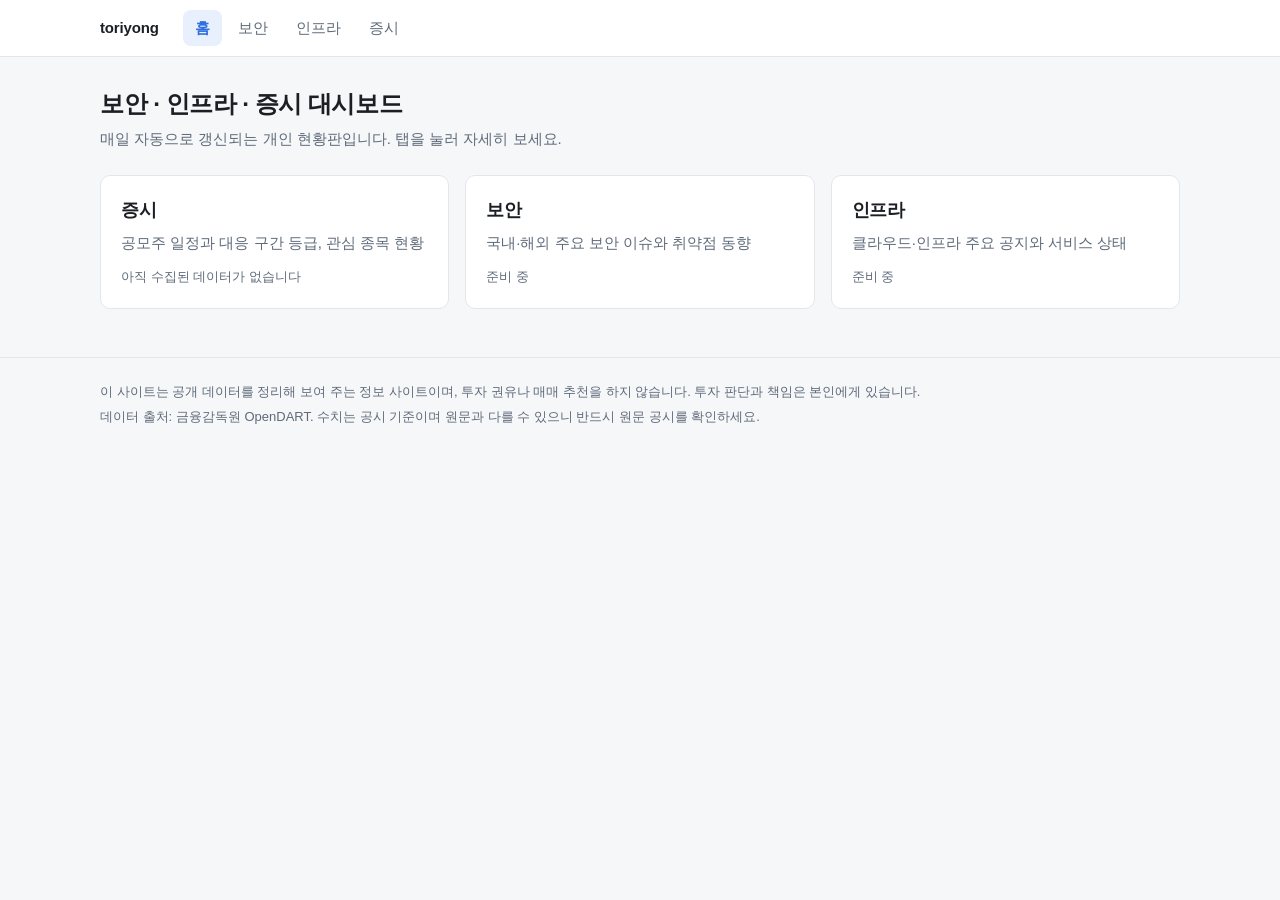
==== site/index.html @ 4bc21c87 "허브 + 보안·인프라·증시 탭 뼈대, 공모주 수집·등급 산정, 자동 배포 워크플로 Co-Authored-By: Claude Opus 5.5 <noreply@anthropic.com" ====
<!DOCTYPE html>
<html lang="ko">
<head>
  <meta charset="utf-8">
  <meta name="viewport" content="width=device-width, initial-scale=1">
  <meta name="robots" content="noindex, nofollow">
  <meta http-equiv="Content-Security-Policy" content="default-src 'self'; script-src 'self'; style-src 'self'; img-src 'self' data:; connect-src 'self'; base-uri 'none'; form-action 'none'; object-src 'none'">
  <meta name="referrer" content="strict-origin-when-cross-origin">
  <title>toriyong · 보안 · 인프라 · 증시 대시보드</title>
  <link rel="stylesheet" href="assets/style.css">
</head>
<body data-root="./" data-tab="home">
  <main>
    <div class="wrap">
      <h1>보안 · 인프라 · 증시 대시보드</h1>
      <p class="lead">매일 자동으로 갱신되는 개인 현황판입니다. 탭을 눌러 자세히 보세요.</p>

      <div class="cards">
        <a class="card" href="market/">
          <h2>증시</h2>
          <p>공모주 일정과 대응 구간 등급, 관심 종목 현황</p>
          <div class="stat" id="market-stat">데이터 불러오는 중…</div>
        </a>
        <a class="card" href="security/">
          <h2>보안</h2>
          <p>국내·해외 주요 보안 이슈와 취약점 동향</p>
          <div class="stat">준비 중</div>
        </a>
        <a class="card" href="infra/">
          <h2>인프라</h2>
          <p>클라우드·인프라 주요 공지와 서비스 상태</p>
          <div class="stat">준비 중</div>
        </a>
      </div>
    </div>
  </main>
  <script src="assets/common.js"></script>
  <script src="assets/hub.js"></script>
</body>
</html>
---- site/assets/style.css ----
/* toriyong.github.io — 공통 스타일 (외부 폰트·CDN 없음) */
:root {
  --bg: #f6f7f9;
  --panel: #ffffff;
  --line: #e3e6eb;
  --text: #1b1f24;
  --muted: #5f6b7a;
  --accent: #2f6fde;
  --accent-soft: #e8f0fd;
  --good: #1a7f4b;
  --good-soft: #e3f4ea;
  --warn: #9a6200;
  --warn-soft: #fdf1dc;
  --bad: #c0392b;
  --bad-soft: #fbe6e3;
  --neutral-soft: #eef0f3;
  --radius: 10px;
  --font: -apple-system, BlinkMacSystemFont, "Segoe UI", "Apple SD Gothic Neo", "Malgun Gothic", "Noto Sans KR", sans-serif;
}
@media (prefers-color-scheme: dark) {
  :root {
    --bg: #0f1216;
    --panel: #171b21;
    --line: #2a3039;
    --text: #e6e9ee;
    --muted: #9aa5b4;
    --accent: #6ea0ff;
    --accent-soft: #1b2a45;
    --good: #4cc38a;
    --good-soft: #15302a;
    --warn: #e5b04a;
    --warn-soft: #3a2e14;
    --bad: #ff7b6b;
    --bad-soft: #3d1d1a;
    --neutral-soft: #222830;
  }
}

* { box-sizing: border-box; }
html, body { margin: 0; }
body {
  background: var(--bg);
  color: var(--text);
  font: 15px/1.6 var(--font);
  -webkit-font-smoothing: antialiased;
}
a { color: var(--accent); text-decoration: none; }
a:hover { text-decoration: underline; }
.wrap { max-width: 1120px; margin: 0 auto; padding: 0 20px; }

/* 헤더 / 탭 */
.site-header { background: var(--panel); border-bottom: 1px solid var(--line); position: sticky; top: 0; z-index: 10; }
.site-header .wrap { display: flex; align-items: center; gap: 24px; height: 56px; }
.brand { font-weight: 700; color: var(--text); letter-spacing: -0.01em; }
.tabs { display: flex; gap: 4px; overflow-x: auto; }
.tabs a { padding: 6px 12px; border-radius: 8px; color: var(--muted); white-space: nowrap; }
.tabs a:hover { background: var(--neutral-soft); text-decoration: none; }
.tabs a.active { color: var(--accent); background: var(--accent-soft); font-weight: 600; }

main { padding: 28px 0 48px; }
h1 { font-size: 24px; margin: 0 0 4px; letter-spacing: -0.02em; }
h2 { font-size: 18px; margin: 0 0 12px; letter-spacing: -0.01em; }
.lead { color: var(--muted); margin: 0 0 24px; }

/* 패널 */
.panel { background: var(--panel); border: 1px solid var(--line); border-radius: var(--radius); padding: 20px; margin-bottom: 20px; }
.panel-head { display: flex; align-items: baseline; justify-content: space-between; gap: 12px; flex-wrap: wrap; margin-bottom: 12px; }
.panel-head h2 { margin: 0; }
.meta { color: var(--muted); font-size: 13px; }

/* 배너 */
.banner { border-radius: 8px; padding: 10px 14px; margin-bottom: 16px; font-size: 14px; }
.banner.warn { background: var(--warn-soft); color: var(--warn); }
.banner.info { background: var(--accent-soft); color: var(--accent); }
.hidden { display: none !important; }

/* 허브 카드 */
.cards { display: grid; grid-template-columns: repeat(auto-fit, minmax(260px, 1fr)); gap: 16px; }
.card { display: block; background: var(--panel); border: 1px solid var(--line); border-radius: var(--radius); padding: 20px; color: var(--text); transition: border-color .15s; }
.card:hover { border-color: var(--accent); text-decoration: none; }
.card h2 { margin-bottom: 6px; }
.card p { color: var(--muted); margin: 0 0 12px; }
.card .stat { font-size: 13px; color: var(--muted); }
.card .stat strong { color: var(--text); }

/* 요약 칩 */
.chips { display: flex; flex-wrap: wrap; gap: 8px; }
.chip { display: inline-flex; align-items: center; gap: 6px; padding: 4px 10px; border-radius: 999px; background: var(--neutral-soft); font-size: 13px; }
.chip strong { font-weight: 700; }

/* 등급 배지 */
.badge { display: inline-block; padding: 1px 8px; border-radius: 6px; font-size: 12px; font-weight: 600; white-space: nowrap; }
.g-scalp { background: var(--good-soft); color: var(--good); }
.g-swing { background: var(--accent-soft); color: var(--accent); }
.g-watch { background: var(--neutral-soft); color: var(--muted); }
.g-pending { background: var(--warn-soft); color: var(--warn); }
.g-exclude { background: var(--bad-soft); color: var(--bad); }
.g-spac { background: var(--neutral-soft); color: var(--muted); }

/* 캘린더 */
.cal-nav { display: flex; align-items: center; gap: 8px; }
.cal-nav button { background: var(--panel); color: var(--text); border: 1px solid var(--line); border-radius: 8px; padding: 4px 10px; cursor: pointer; font: inherit; }
.cal-nav button:hover { border-color: var(--accent); }
.cal-title { font-weight: 700; min-width: 110px; text-align: center; }
.cal { display: grid; grid-template-columns: repeat(5, minmax(0, 1fr)); gap: 6px; }
.cal-dow { font-size: 12px; color: var(--muted); text-align: center; padding-bottom: 2px; }
.cal-day { min-width: 0; min-height: 92px; border: 1px solid var(--line); border-radius: 8px; padding: 6px; background: var(--bg); }
.cal-day.out { opacity: .4; }
.cal-day.today { border-color: var(--accent); box-shadow: inset 0 0 0 1px var(--accent); }
.cal-date { font-size: 12px; font-weight: 700; color: var(--muted); margin-bottom: 4px; }
.ev { display: block; font-size: 12px; line-height: 1.35; padding: 2px 6px; border-radius: 5px; margin-bottom: 3px; background: var(--panel); border: 1px solid var(--line); overflow: hidden; text-overflow: ellipsis; white-space: nowrap; }
.ev.sub { border-left: 3px solid var(--accent); }
.ev.list { border-left: 3px solid var(--good); }
.ev-kind { color: var(--muted); margin-right: 3px; }

/* 테이블 */
.filters { display: flex; gap: 6px; flex-wrap: wrap; }
.filters button { background: var(--panel); color: var(--muted); border: 1px solid var(--line); border-radius: 999px; padding: 3px 12px; cursor: pointer; font: inherit; font-size: 13px; }
.filters button.on { color: var(--accent); border-color: var(--accent); background: var(--accent-soft); }
.table-wrap { overflow-x: auto; }
table { width: 100%; border-collapse: collapse; font-size: 14px; }
th, td { padding: 9px 10px; border-bottom: 1px solid var(--line); text-align: left; vertical-align: top; white-space: nowrap; }
th { font-size: 12px; color: var(--muted); font-weight: 600; }
td.num, th.num { text-align: right; font-variant-numeric: tabular-nums; }
td.name strong { display: block; }
td .sub-line { display: block; font-size: 12px; color: var(--muted); }
details.reasons summary { cursor: pointer; list-style: none; }
details.reasons summary::-webkit-details-marker { display: none; }
details.reasons ul { margin: 6px 0 0; padding-left: 16px; font-size: 12px; color: var(--muted); white-space: normal; min-width: 220px; }
.empty { color: var(--muted); text-align: center; padding: 28px 0; }

/* 범례 */
.legend { display: grid; gap: 8px; margin: 0; padding: 0; list-style: none; }
.legend li { display: flex; gap: 10px; align-items: baseline; font-size: 14px; }
.legend .badge { min-width: 64px; text-align: center; }

/* 준비 중 */
.soon { text-align: center; padding: 48px 20px; }
.soon ul { display: inline-block; text-align: left; color: var(--muted); }

/* 푸터 */
.site-footer { border-top: 1px solid var(--line); padding: 20px 0 32px; color: var(--muted); font-size: 13px; }
.site-footer p { margin: 4px 0; }

@media (max-width: 720px) {
  .site-header .wrap { gap: 12px; }
  .brand { display: none; }
  .cal { gap: 3px; }
  .cal-day { min-height: 64px; padding: 4px; }
  .ev { font-size: 11px; padding: 1px 4px; }
}
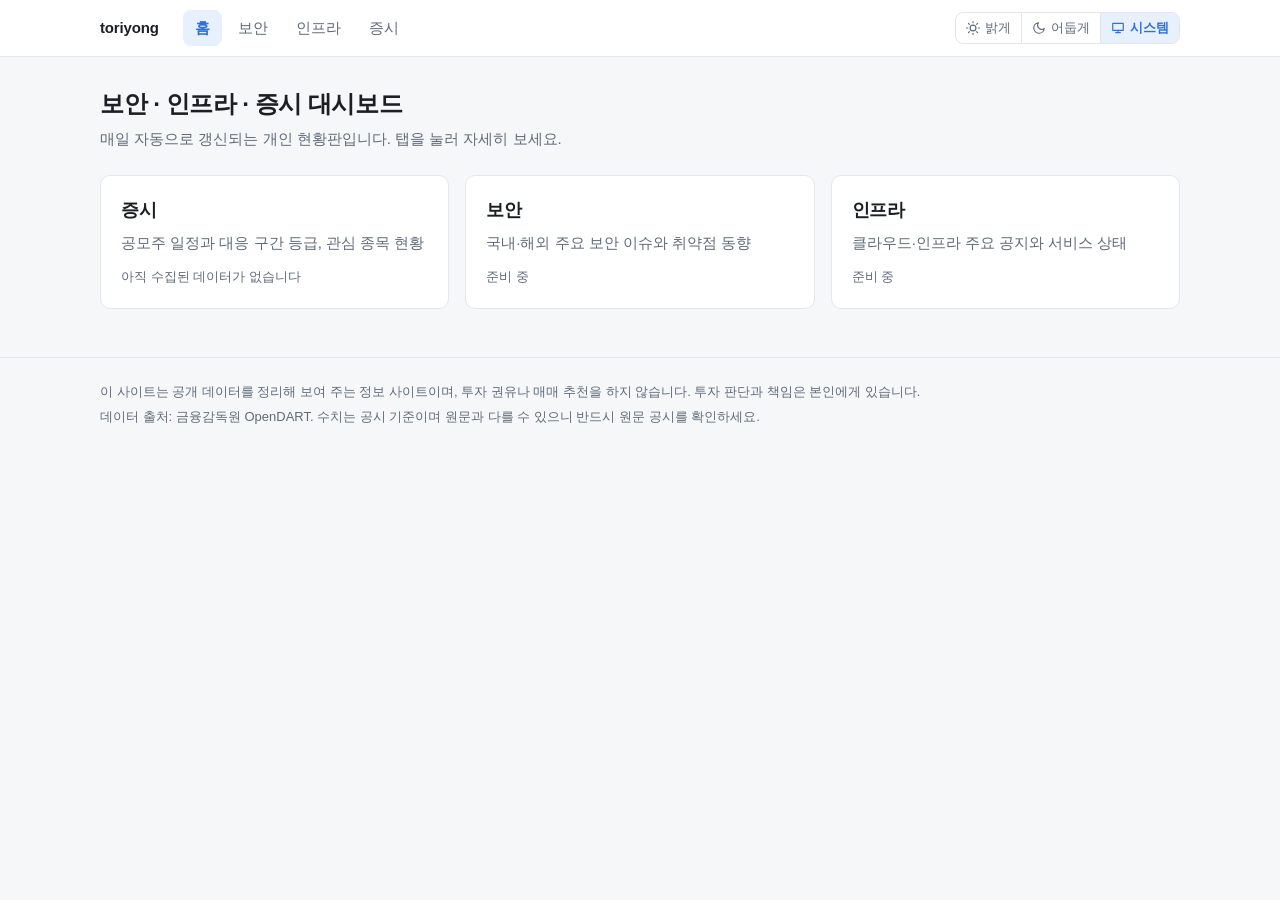
==== commit 0cd92243: "테마 전환 버튼 추가 (밝게/어둡게/시스템) - 헤더 오른쪽에 3단 전환 버튼, 선택값은 localStorage에 저장 - theme.js를 <head>에서 먼저 로드해 페이지 깜" ====
--- a/site/index.html
+++ b/site/index.html
@@ -7,6 +7,7 @@
   <meta http-equiv="Content-Security-Policy" content="default-src 'self'; script-src 'self'; style-src 'self'; img-src 'self' data:; connect-src 'self'; base-uri 'none'; form-action 'none'; object-src 'none'">
   <meta name="referrer" content="strict-origin-when-cross-origin">
   <title>toriyong · 보안 · 인프라 · 증시 대시보드</title>
+  <script src="assets/theme.js"></script>
   <link rel="stylesheet" href="assets/style.css">
 </head>
 <body data-root="./" data-tab="home">
--- a/site/assets/style.css
+++ b/site/assets/style.css
@@ -15,10 +15,11 @@
   --bad-soft: #fbe6e3;
   --neutral-soft: #eef0f3;
   --radius: 10px;
+  color-scheme: light;
   --font: -apple-system, BlinkMacSystemFont, "Segoe UI", "Apple SD Gothic Neo", "Malgun Gothic", "Noto Sans KR", sans-serif;
 }
-@media (prefers-color-scheme: dark) {
-  :root {
+/* 테마: data-theme = light | dark | system (theme.js가 <html>에 설정) */
+:root[data-theme="dark"] {
     --bg: #0f1216;
     --panel: #171b21;
     --line: #2a3039;
@@ -33,6 +34,25 @@
     --bad: #ff7b6b;
     --bad-soft: #3d1d1a;
     --neutral-soft: #222830;
+    color-scheme: dark;
+}
+@media (prefers-color-scheme: dark) {
+  :root[data-theme="system"], :root:not([data-theme]) {
+    --bg: #0f1216;
+    --panel: #171b21;
+    --line: #2a3039;
+    --text: #e6e9ee;
+    --muted: #9aa5b4;
+    --accent: #6ea0ff;
+    --accent-soft: #1b2a45;
+    --good: #4cc38a;
+    --good-soft: #15302a;
+    --warn: #e5b04a;
+    --warn-soft: #3a2e14;
+    --bad: #ff7b6b;
+    --bad-soft: #3d1d1a;
+    --neutral-soft: #222830;
+    color-scheme: dark;
   }
 }
 
@@ -149,3 +169,16 @@
   .cal-day { min-height: 64px; padding: 4px; }
   .ev { font-size: 11px; padding: 1px 4px; }
 }
+
+/* 테마 전환 버튼 */
+.theme-switch { margin-left: auto; display: inline-flex; border: 1px solid var(--line); border-radius: 8px; overflow: hidden; flex-shrink: 0; }
+.theme-switch button { display: inline-flex; align-items: center; background: transparent; color: var(--muted); border: 0; padding: 5px 10px; font: inherit; font-size: 13px; cursor: pointer; white-space: nowrap; }
+.theme-switch button + button { border-left: 1px solid var(--line); }
+.theme-switch button:hover { color: var(--text); background: var(--neutral-soft); }
+.theme-switch button[aria-pressed="true"] { color: var(--accent); background: var(--accent-soft); font-weight: 600; }
+.theme-switch .ico { margin-right: 5px; flex-shrink: 0; }
+@media (max-width: 720px) {
+  .theme-switch .lbl { display: none; }
+  .theme-switch .ico { margin-right: 0; }
+  .theme-switch button { padding: 6px 9px; }
+}
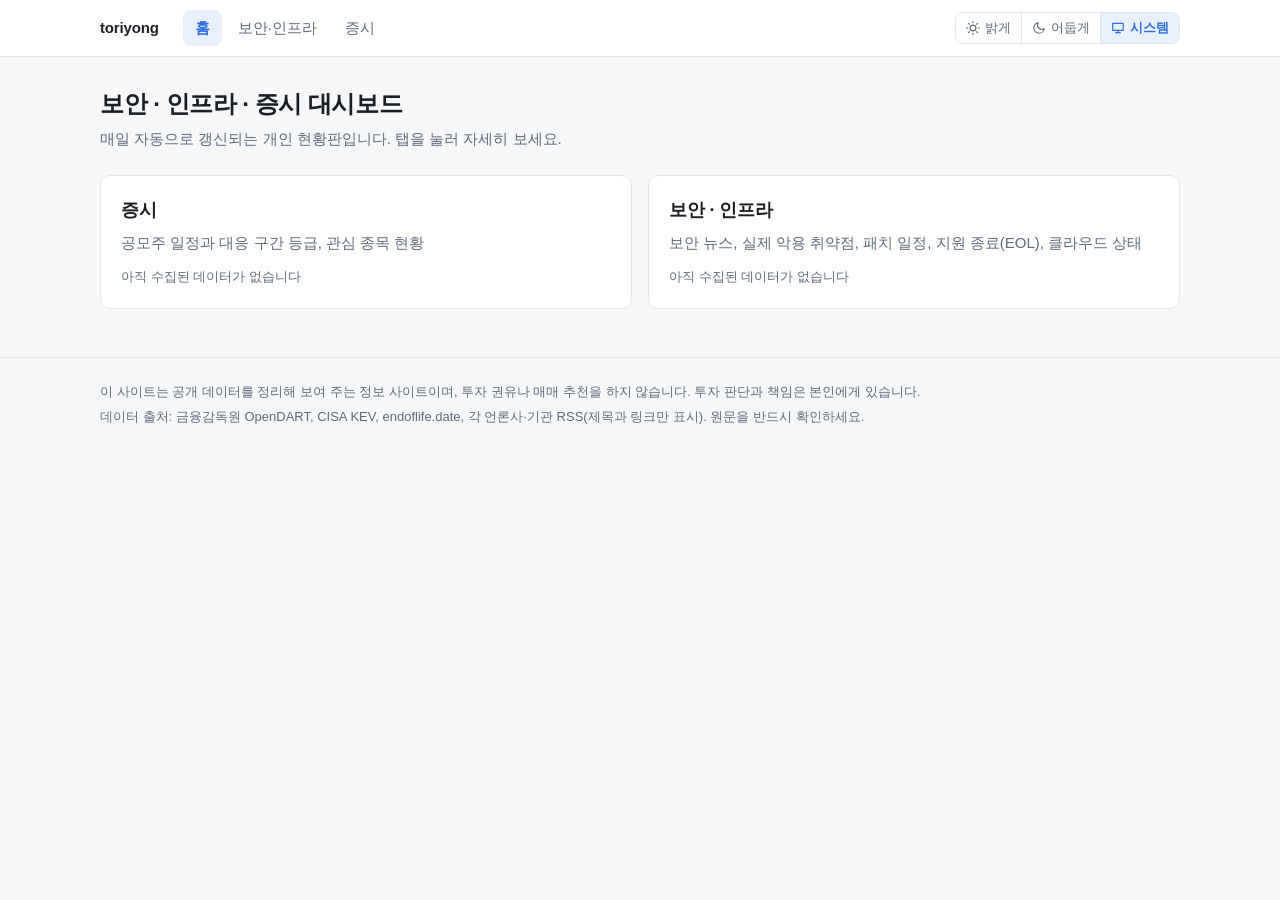
==== commit b7453352: "보안·인프라 통합 페이지 + 모바일 호환성 개선 - 보안·인프라 탭 통합(/infra/는 /security/#infra 로 이동) - 일일 보안 브리핑 기준(출처·카테고리·심각도)" ====
--- a/site/index.html
+++ b/site/index.html
@@ -23,14 +23,9 @@
           <div class="stat" id="market-stat">데이터 불러오는 중…</div>
         </a>
         <a class="card" href="security/">
-          <h2>보안</h2>
-          <p>국내·해외 주요 보안 이슈와 취약점 동향</p>
-          <div class="stat">준비 중</div>
-        </a>
-        <a class="card" href="infra/">
-          <h2>인프라</h2>
-          <p>클라우드·인프라 주요 공지와 서비스 상태</p>
-          <div class="stat">준비 중</div>
+          <h2>보안 · 인프라</h2>
+          <p>보안 뉴스, 실제 악용 취약점, 패치 일정, 지원 종료(EOL), 클라우드 상태</p>
+          <div class="stat" id="sec-stat">데이터 불러오는 중…</div>
         </a>
       </div>
     </div>
--- a/site/assets/style.css
+++ b/site/assets/style.css
@@ -182,3 +182,139 @@
   .theme-switch .ico { margin-right: 0; }
   .theme-switch button { padding: 6px 9px; }
 }
+
+/* ---------------- 보안·인프라 페이지 ---------------- */
+.stats { display: grid; grid-template-columns: repeat(4, minmax(0, 1fr)); gap: 12px; }
+.stat-tile { display: flex; flex-direction: column; gap: 2px; padding: 14px 16px; border: 1px solid var(--line); border-radius: 10px; background: var(--bg); color: var(--text); min-width: 0; }
+.stat-tile:hover { border-color: var(--accent); text-decoration: none; }
+.stat-label { font-size: 13px; color: var(--muted); }
+.stat-value { font-size: 26px; font-weight: 700; letter-spacing: -0.02em; line-height: 1.25; }
+.stat-note { font-size: 12px; color: var(--muted); overflow: hidden; text-overflow: ellipsis; white-space: nowrap; }
+.stat-tile.tone-bad .stat-value { color: var(--bad); }
+.stat-tile.tone-warn .stat-value { color: var(--warn); }
+
+.jump { display: flex; gap: 6px; overflow-x: auto; padding: 2px 0 14px; margin-bottom: 4px; scrollbar-width: none; }
+.jump::-webkit-scrollbar { display: none; }
+.jump a { flex-shrink: 0; padding: 5px 12px; border: 1px solid var(--line); border-radius: 999px; background: var(--panel); color: var(--muted); font-size: 13px; }
+.jump a:hover { color: var(--accent); border-color: var(--accent); text-decoration: none; }
+section[id] { scroll-margin-top: 72px; }
+
+.badge.sev-critical { background: var(--bad-soft); color: var(--bad); }
+.badge.sev-high { background: var(--warn-soft); color: var(--warn); }
+.badge.sev-medium { background: var(--accent-soft); color: var(--accent); }
+.badge.sev-info { background: var(--neutral-soft); color: var(--muted); }
+.tag { display: inline-block; padding: 0 7px; border-radius: 5px; font-size: 12px; background: var(--neutral-soft); color: var(--muted); white-space: nowrap; }
+.src { font-size: 12px; color: var(--muted); white-space: nowrap; }
+
+.top-list { list-style: none; margin: 0; padding: 0; counter-reset: top; }
+.top-item { position: relative; padding: 12px 0 12px 34px; border-top: 1px solid var(--line); counter-increment: top; }
+.top-item:first-child { border-top: 0; padding-top: 4px; }
+.top-item::before { content: counter(top); position: absolute; left: 0; top: 12px; width: 22px; height: 22px; border-radius: 6px; background: var(--neutral-soft); color: var(--muted); font-size: 12px; font-weight: 700; display: grid; place-items: center; }
+.top-item:first-child::before { top: 4px; }
+.top-meta { display: flex; flex-wrap: wrap; align-items: center; gap: 6px; margin-bottom: 4px; }
+.top-title { display: block; font-size: 16px; font-weight: 600; color: var(--text); line-height: 1.45; overflow-wrap: anywhere; }
+
+.filter-rows { display: grid; gap: 8px; margin-bottom: 8px; }
+.filter-rows .filters { flex-wrap: nowrap; overflow-x: auto; scrollbar-width: none; padding-bottom: 2px; }
+.filter-rows .filters::-webkit-scrollbar { display: none; }
+.filter-rows .filters button { flex-shrink: 0; }
+.news-list { list-style: none; margin: 0; padding: 0; }
+.news-item { padding: 10px 0; border-top: 1px solid var(--line); }
+.news-item a { color: var(--text); font-weight: 500; overflow-wrap: anywhere; }
+.news-sub { display: flex; flex-wrap: wrap; align-items: center; gap: 6px; margin-top: 4px; }
+.more-wrap { text-align: center; margin-top: 10px; }
+.more { background: var(--panel); color: var(--text); border: 1px solid var(--line); border-radius: 8px; padding: 6px 18px; cursor: pointer; font: inherit; }
+
+.bars { list-style: none; margin: 0; padding: 0; display: grid; gap: 8px; }
+.bar-row { display: grid; grid-template-columns: 96px 1fr 36px; align-items: center; gap: 10px; }
+.bar-label { background: none; border: 0; padding: 0; color: var(--text); font: inherit; font-size: 13px; text-align: left; cursor: pointer; }
+.bar-label:hover { color: var(--accent); }
+.bar-track { height: 10px; background: var(--neutral-soft); border-radius: 999px; overflow: hidden; }
+.bar-fill { display: block; height: 100%; background: var(--accent); border-radius: 999px; }
+.bar-value { font-size: 13px; text-align: right; font-variant-numeric: tabular-nums; color: var(--muted); }
+
+td.wrap-cell { white-space: normal; min-width: 200px; }
+.grid-2 { display: grid; grid-template-columns: minmax(0, 1fr) minmax(0, 1fr); gap: 20px; }
+.grid-2 .panel { margin-bottom: 20px; }
+.patch-list, .incident-list { list-style: none; margin: 0; padding: 0; display: grid; gap: 12px; }
+.patch-item { display: flex; gap: 12px; align-items: flex-start; }
+.dday { flex-shrink: 0; min-width: 56px; text-align: center; padding: 4px 8px; border-radius: 8px; background: var(--neutral-soft); font-weight: 700; font-variant-numeric: tabular-nums; }
+.dday.soon { background: var(--warn-soft); color: var(--warn); }
+.incident-list li { overflow-wrap: anywhere; }
+.incident-list .tag { margin-right: 6px; }
+.link-chips { display: flex; flex-wrap: wrap; gap: 6px; margin-top: 14px; }
+.link-chips .chip { color: var(--accent); }
+
+.eol-grid { display: grid; grid-template-columns: repeat(auto-fill, minmax(240px, 1fr)); gap: 12px; }
+.eol-card { border: 1px solid var(--line); border-radius: 10px; padding: 12px 14px; background: var(--bg); }
+.eol-head { display: flex; justify-content: space-between; align-items: baseline; margin-bottom: 6px; }
+.eol-card ul { list-style: none; margin: 0; padding: 0; }
+.eol-row { display: grid; grid-template-columns: 1fr auto auto; gap: 10px; font-size: 13px; padding: 4px 0; border-top: 1px dashed var(--line); font-variant-numeric: tabular-nums; }
+.eol-row:first-child { border-top: 0; }
+.eol-ver { font-weight: 600; }
+.eol-date { color: var(--muted); }
+.eol-left { min-width: 64px; text-align: right; }
+.eol-row.st-warn .eol-left { color: var(--warn); font-weight: 700; }
+.eol-row.st-ended .eol-left { color: var(--bad); font-weight: 700; }
+
+/* ---------------- 모바일 공통 ---------------- */
+@media (max-width: 900px) {
+  .stats { grid-template-columns: repeat(2, minmax(0, 1fr)); }
+  .grid-2 { grid-template-columns: minmax(0, 1fr); gap: 0; }
+}
+@media (max-width: 720px) {
+  .wrap { padding: 0 14px; }
+  main { padding: 20px 0 36px; }
+  h1 { font-size: 21px; }
+  .lead { font-size: 14px; margin-bottom: 18px; }
+  .panel { padding: 16px 14px; border-radius: 10px; margin-bottom: 14px; }
+  .stat-value { font-size: 22px; }
+  .stat-tile { padding: 12px; }
+  .top-title { font-size: 15px; }
+  .bar-row { grid-template-columns: 82px 1fr 30px; }
+  .panel-head { margin-bottom: 10px; }
+  .tabs a { padding: 6px 10px; }
+
+  /* 표 → 카드: data-label 이 있는 표는 행을 카드처럼 쌓아서 보여 줌 */
+  table.rcards thead { display: none; }
+  table.rcards, table.rcards tbody, table.rcards tr, table.rcards td { display: block; width: 100%; }
+  table.rcards tr { display: flex; flex-direction: column; border: 1px solid var(--line); border-radius: 10px; padding: 10px 12px; margin-bottom: 10px; background: var(--bg); }
+  table.rcards td { border: 0; padding: 3px 0; white-space: normal; display: flex; justify-content: space-between; gap: 12px; text-align: right; min-width: 0; }
+  table.rcards td::before { content: attr(data-label); color: var(--muted); font-size: 12px; text-align: left; flex-shrink: 0; }
+  table.rcards td.num { text-align: right; }
+  table.rcards td.card-title { order: -1; display: block; text-align: left; font-size: 15px; padding-bottom: 6px; margin-bottom: 4px; border-bottom: 1px dashed var(--line); }
+  table.rcards td.card-title::before { content: none; }
+  table.rcards td .sub-line { display: inline; margin-left: 6px; }
+  table.rcards td.empty { display: block; text-align: center; }
+  table.rcards td.empty::before { content: none; }
+}
+.card .clip { overflow: hidden; text-overflow: ellipsis; white-space: nowrap; }
+/* 모바일 터치 영역 확보 (최소 32px 이상) */
+@media (max-width: 720px) {
+  .bar-label { min-height: 32px; }
+  .filters button, .jump a { padding: 6px 12px; }
+  .cal-nav button { padding: 6px 12px; }
+  .theme-switch button { min-height: 32px; }
+}
+/* 증시 캘린더: 모바일에서는 날짜별 목록으로 */
+.agenda { display: none; list-style: none; margin: 0; padding: 0; }
+.agenda-day { display: grid; grid-template-columns: 44px 1fr; gap: 10px; padding: 10px 0; border-top: 1px solid var(--line); }
+.agenda-day:first-child { border-top: 0; }
+.agenda-day.today .agenda-date strong { color: var(--accent); }
+.agenda-date { display: flex; flex-direction: column; align-items: center; line-height: 1.2; }
+.agenda-date strong { font-size: 18px; }
+.agenda-date span { font-size: 12px; color: var(--muted); }
+.agenda-evs { display: grid; gap: 6px; min-width: 0; }
+.agenda-evs .ev { display: flex; align-items: center; gap: 6px; font-size: 14px; padding: 6px 10px; margin: 0; white-space: normal; }
+.ev-badge { margin-left: auto; }
+@media (max-width: 720px) {
+  #calendar { display: none; }
+  .agenda { display: block; }
+  .stat-note { white-space: normal; }
+  /* 카드형 표: 라벨은 왼쪽, 값과 보조 문구는 오른쪽에 붙여서 */
+  table.rcards td { justify-content: flex-end; align-items: baseline; gap: 6px; flex-wrap: wrap; }
+  table.rcards td::before { margin-right: auto; }
+}
+/* 공모주 표(PC): 주관사는 줄바꿈 허용해서 표 폭을 줄임 */
+td.uw { white-space: normal; min-width: 90px; max-width: 160px; }
+th, td { padding: 9px 8px; }
